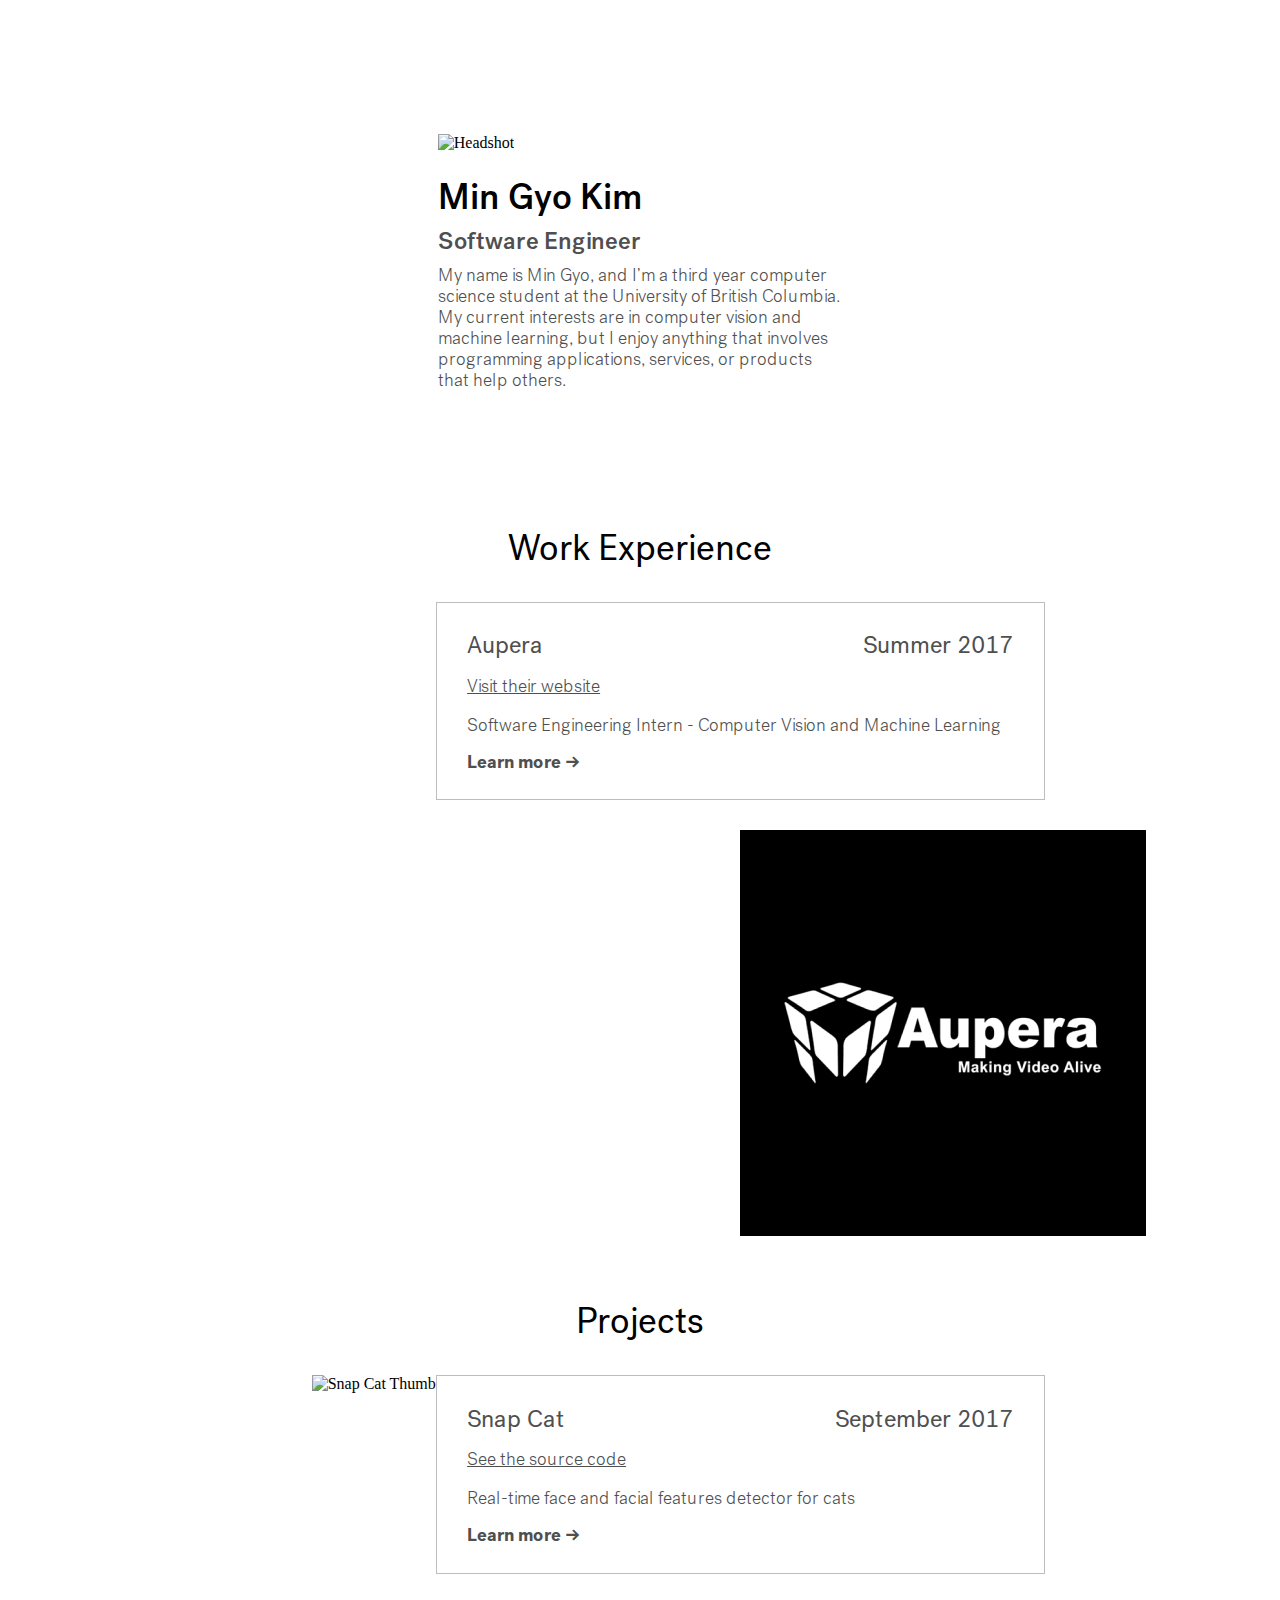
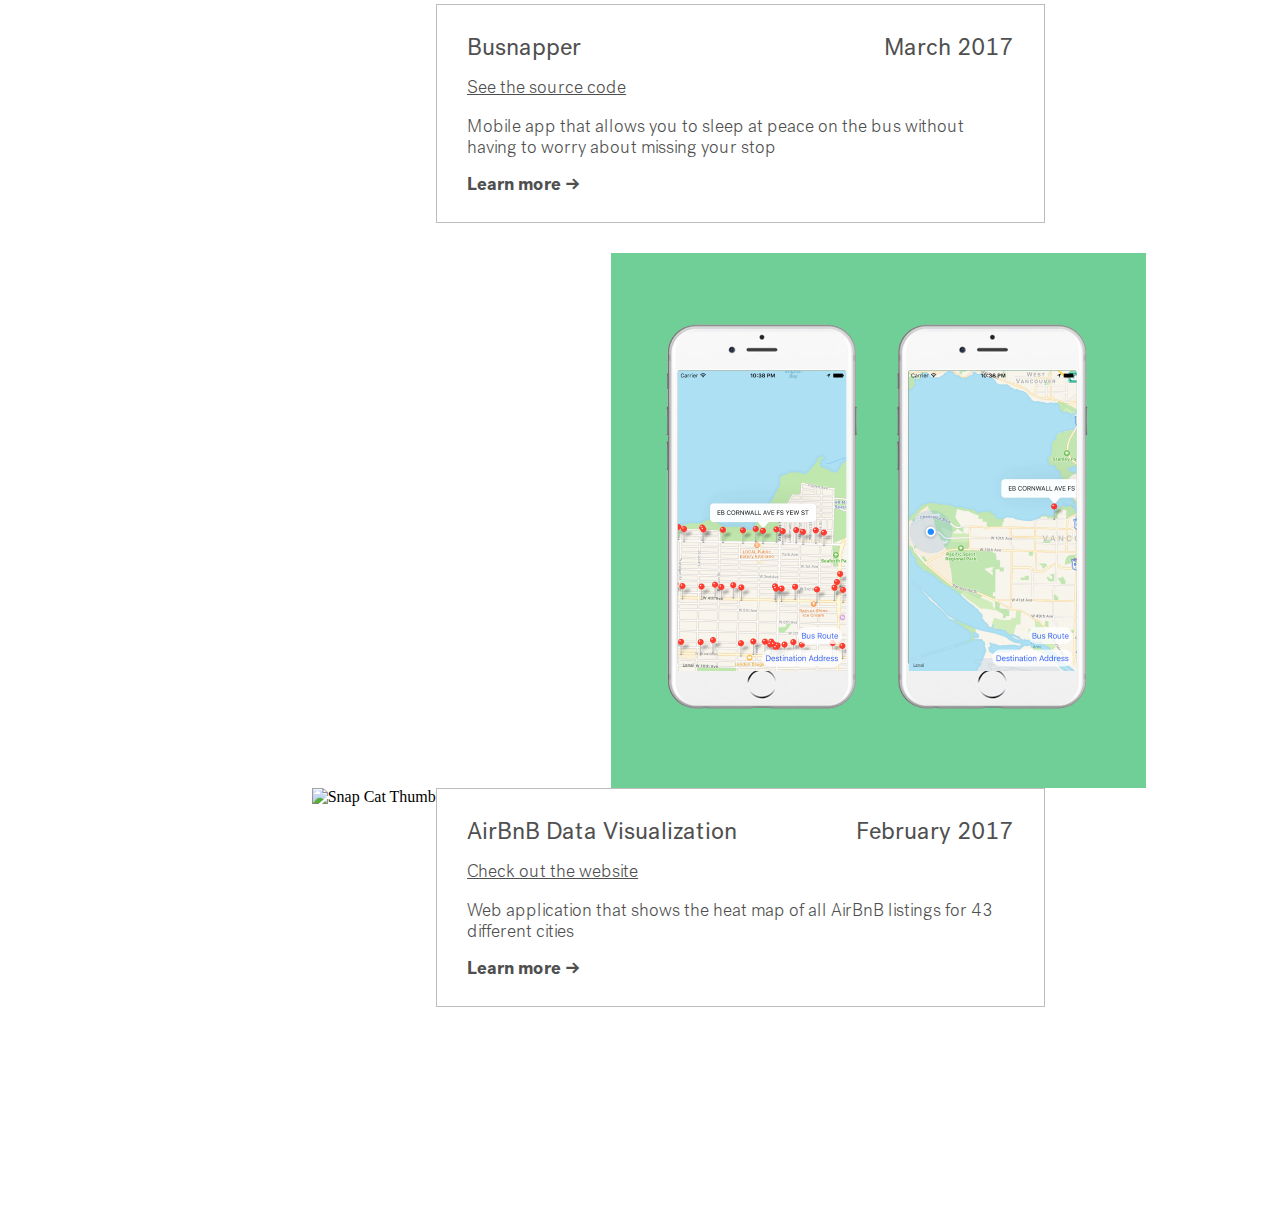
==== index.html @ c4b8a69e "fix padding inside box in mobile view" ====
<!DOCTYPE html>
<html lang="en">
<head>
	<meta charset="utf-8">
	<meta http-equiv="X-UA-Compatible" content="IE=edge">
	<meta name="viewport" content="width=device-width, initial-scale=1, maximum-scale=1, user-scalable=no">
	<meta name="description" content="I'm Min Gyo Kim, a third year undergraduate student at UBC studying Computer Science.">
	<meta property='og:title' content="Min Gyo Kim - Software Engineer"/>

	<style type="text/css">
	@font-face {
		font-family: Post Grotesk;
		src: url("font/PostGrotesk-Bold.ttf");
		font-weight: 700;
	}
	@font-face {
		font-family: Post Grotesk;
		src: url("font/PostGrotesk-Book.ttf");
		font-weight: 300;
	}
	@font-face {
		font-family: Post Grotesk;
		src: url("font/PostGrotesk-Medium.ttf");
		font-weight: 500;
	}
	@font-face {
		font-family: Post Grotesk;
		src: url("font/PostGrotesk-Light.ttf");
		font-weight: 200;
	}
	</style>

	<!-- <meta name="thumbnail" content="https://sherryyx.github.io/img/thumbnail.png">
	<meta property="og:image" content="https://sherryyx.github.io/img/thumbnail.png"> -->
	<title>Min Gyo Kim - Software Engineer</title>
	<link rel='icon' type='image/x-icon' href='favicon.ico'/>

  <!-- fonts -->
  <link rel="stylesheet" href="https://fonts.googleapis.com/css?family=Roboto">

  <link rel="stylesheet" href="css/style.css">

  <script src="https://code.jquery.com/jquery-3.2.1.slim.min.js" integrity="sha384-KJ3o2DKtIkvYIK3UENzmM7KCkRr/rE9/Qpg6aAZGJwFDMVNA/GpGFF93hXpG5KkN" crossorigin="anonymous"></script>
  <!-- <script src="https://cdnjs.cloudflare.com/ajax/libs/popper.js/1.11.0/umd/popper.min.js" integrity="sha384-b/U6ypiBEHpOf/4+1nzFpr53nxSS+GLCkfwBdFNTxtclqqenISfwAzpKaMNFNmj4" crossorigin="anonymous"></script>
  <link rel="stylesheet" href="https://maxcdn.bootstrapcdn.com/bootstrap/4.0.0-beta/css/bootstrap.min.css" integrity="sha384-/Y6pD6FV/Vv2HJnA6t+vslU6fwYXjCFtcEpHbNJ0lyAFsXTsjBbfaDjzALeQsN6M" crossorigin="anonymous">
  <script src="https://maxcdn.bootstrapcdn.com/bootstrap/4.0.0-beta/js/bootstrap.min.js" integrity="sha384-h0AbiXch4ZDo7tp9hKZ4TsHbi047NrKGLO3SEJAg45jXxnGIfYzk4Si90RDIqNm1" crossorigin="anonymous"></script> -->
</head>

<body>
  <div class="main">
    <div class="text-container">
      <div class="group group-1">
        <img src="img/headshot.jpg" class="headshot" alt="Headshot">
        <h1 class="text-line name">Min Gyo Kim</h1>
        <h3 class="text-line job-title">Software Engineer</h2>
        <p id="intro">My name is Min Gyo, and I’m a third year computer science student at the University of British Columbia. My current interests are in computer vision and machine learning, but I enjoy anything that involves programming applications, services, or products that help others.</p>
      </div>
    </div>
    <div class="group group-1">
      <div class="group group-2">
        <h2 class="text-line section-title">Work Experience</h2>
        <div class="box" id="box-aupera">
          <div class="box-content">
            <p class="box-text box-title">Aupera</p>
            <p class="box-text box-date">Summer 2017</p>
            <a class="box-text box-link" href="http://www.auperatech.com/">Visit their website</a>
            <p class="box-text box-description">Software Engineering Intern - Computer Vision and Machine Learning</p>
            <a class="box-text learn-more" href="index.html">Learn more →</a>
          </div>
        </div>
        <img src="img/aupera-logo.png" class="box-thumb" alt="Aupera Logo" id="thumb-aupera">
      </div>
      <div class="group group-2">
        <h2 class="text-line section-title">Projects</h2>
        <div class="box" id="box-snapcat">
          <div class="box-content">
            <p class="box-text box-title">Snap Cat</p>
            <p class="box-text box-date">September 2017</p>
            <a class="box-text box-link" href="https://github.com/mingyokim/CatFaceDetector">See the source code</a>
            <p class="box-text box-description">Real-time face and facial features detector for cats</p>
            <a class="box-text learn-more" href="index.html">Learn more →</a>
          </div>
        </div>
        <img src="img/nemo.jpg" class="box-thumb" alt="Snap Cat Thumb" id="thumb-snapcat">
        <div class="box" id="box-busnapper">
          <div class="box-content">
            <p class="box-text box-title">Busnapper</p>
            <p class="box-text box-date">March 2017</p>
            <a class="box-text box-link" href="https://github.com/calvinchengcc/busnapper">See the source code</a>
            <p class="box-text box-description">Mobile app that allows you to sleep at peace on the bus without having to worry about missing your stop</p>
            <a class="box-text learn-more" href="index.html">Learn more →</a>
          </div>
        </div>
        <img src="img/busnapper-thumb.png" class="box-thumb" alt="Snap Cat Thumb" id="thumb-busnapper">
        <div class="box" id="box-airbnb">
          <div class="box-content">
            <p class="box-text box-title">AirBnB Data Visualization</p>
            <p class="box-text box-date">February 2017</p>
            <a class="box-text box-link" href="http://mingyokim.herokuapp.com/airbnb">Check out the website</a>
            <p class="box-text box-description">Web application that  shows the heat map of all AirBnB listings for 43 different cities</p>
            <a class="box-text learn-more" href="index.html">Learn more →</a>
          </div>
        </div>
        <img src="img/airbnb-thumb.PNG" class="box-thumb" alt="Snap Cat Thumb" id="thumb-airbnb">
      </div>
    </div>
  </div>
  <script type="text/javascript" src="js/script.js"></script>
</body>
---- css/style.css ----
#intro
{
  margin-top: 10px;
  font-family: Post Grotesk;
  font-weight: 200;
  font-size: 18px;
  color: #4F4F4F;
  margin-bottom: 10px;
}

.main
{
  padding-left: 10%;
  padding-right: 10%;
  padding-top: 10%;
  /*padding-bottom: 5%;*/
}

.text-container
{
  padding-left: 30%;
  padding-right: 30%;
}

.headshot
{
  /*margin-top: 8px;*/
  width: 30%;
  margin-bottom: 20px;
}

h1, h2, h3, h4, h5, h6
{
  margin-top: 10px;
  margin-bottom: 10px;
}

.name
{
  /*margin-top: 10px;*/
  font-family: 'Roboto';
  font-weight: 500;
  font-size: 36px;
  /*font-size: 2em;*/
  /*margin-bottom: 10px;*/
}

.text-line
{
  margin-top: 8px;
  margin-bottom: 8px;
  font-family: Post Grotesk;
}

.job-title
{
  font-weight: 500;
  font-size: 24px;
  /*font-size: 1.75em;*/

  color: #4F4F4F;
}

.section-title
{
  font-weight: 300;
  color: black;
  font-size: 36px;
  text-align: center;
  margin-bottom: 30px;
}

.group
{
  overflow: hidden;
  height: 100%;
}

.group-1
{
  margin-bottom: 120px;
}

.group-2
{
  margin-bottom: 60px;
}

.box
{
  /*margin-top: 30px;*/
  /*margin-left: 20%;*/
  width: 60%;
  float: right;
  margin-right: 10%;
  border-style: solid;
  border-width: 1px;
  border-color: #BDBDBD;
  margin-bottom: 30px;
}

.box-thumb
{
  float: right;
  /*height: 100%;*/
}

.box-content
{
  padding-left: 5%;
  padding-right: 5%;
  padding-top: 1%;
  padding-bottom: 4%;
}

.box-text
{
  margin-bottom: 3%;
  font-family: Post Grotesk;
  color: #4F4F4F;
}

.box-title
{
  font-size: 24px;
  font-weight: 300;
  width: 60%;
  float: left;
}

.box-date
{
  font-size: 24px;
  font-weight: 300;
  width: 40%;
  float: right;
  text-align: right;
}

.box-link
{
  font-size: 18px;
  font-weight: 200;
  text-decoration-line: underline;
}

.box-description
{
  font-size: 18px;
  font-weight: 200;
}

.learn-more
{
  font-size: 18px;
  font-weight: bold;
  text-decoration-line: none;
}

@media only screen and (max-width: 768px)
{
  .text-container
  {
    padding: 0;
    padding-left: 2.5%;
    padding-right: 2.5%;
  }

  .box
  {
    width: 95%;
    float: none;
    margin: 0;
    margin-left: 2.5%;
  }

  .box-content
  {
    padding-top: 10%;
    padding-bottom: 10%;
    padding-left: 10%;
    padding-right: 10%;
  }

  .box-title
  {
    margin: 0;
    width: 100%;
    font-weight: 500;
    float: none;
  }

  .box-date
  {
    margin-top: 10px;
    font-size: 18px;
    width: 100%;
    float: none;
    text-align: left;
  }

  .box-link
  {
    display: none;
  }

  .box-description
  {
    margin-top: 10px;
  }

  .box-thumb
  {
    float: none;
    margin: 0;
    margin-left: 2.5%;
    width: 95%;
    margin-bottom: 10%;
  }

  .learn-more
  {
    text-decoration-line: underline;
  }

  .headshot
  {
    width: 45%;
  }
}
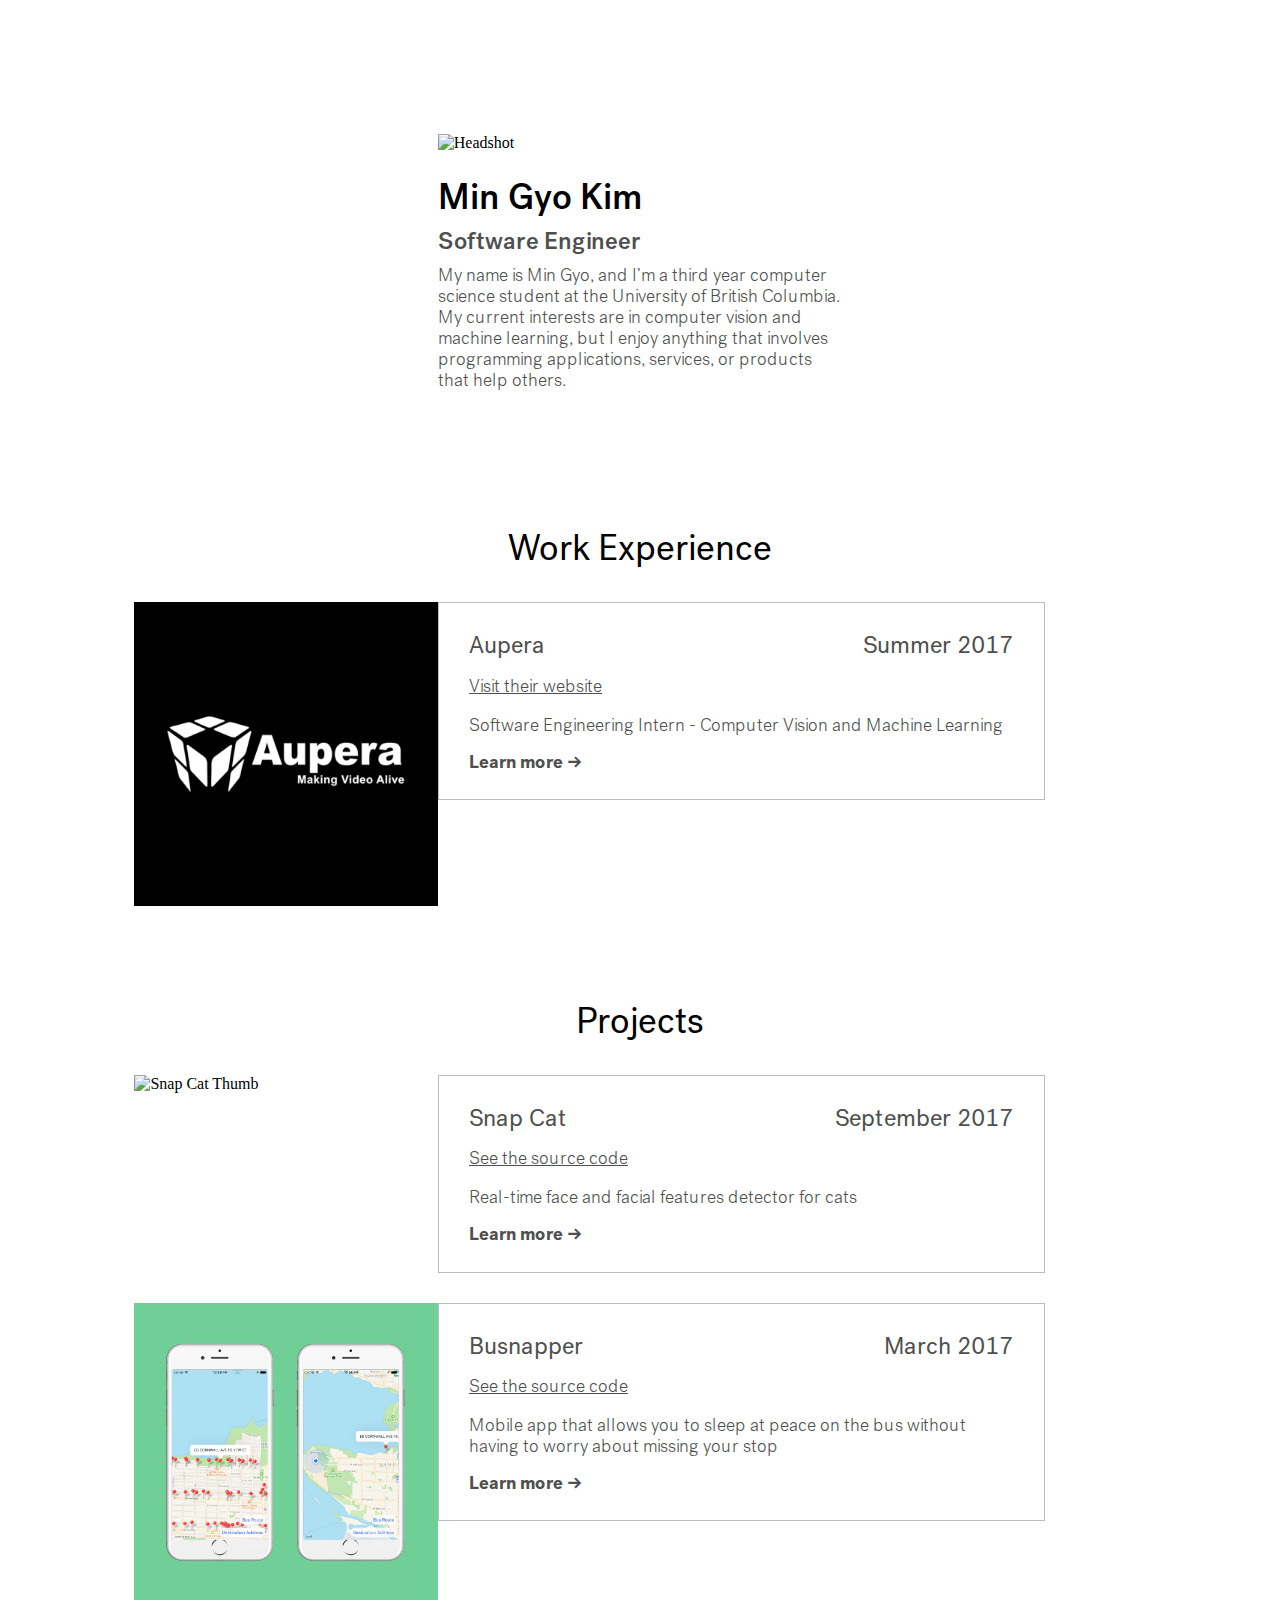
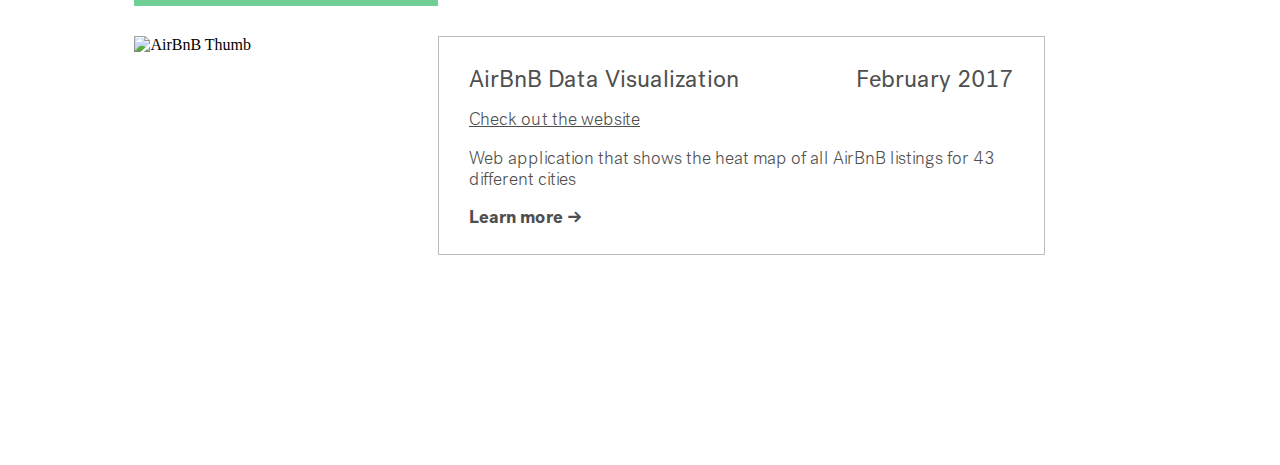
==== commit 2c75b43a: "image on top of boxes in mobile view" ====
--- a/index.html
+++ b/index.html
@@ -33,7 +33,7 @@
 	<!-- <meta name="thumbnail" content="https://sherryyx.github.io/img/thumbnail.png">
 	<meta property="og:image" content="https://sherryyx.github.io/img/thumbnail.png"> -->
 	<title>Min Gyo Kim - Software Engineer</title>
-	<link rel='icon' type='image/x-icon' href='favicon.ico'/>
+	<link rel='icon' type='image/x-icon' href='/favicon.ico?'/>
 
   <!-- fonts -->
   <link rel="stylesheet" href="https://fonts.googleapis.com/css?family=Roboto">
@@ -41,14 +41,11 @@
   <link rel="stylesheet" href="css/style.css">
 
   <script src="https://code.jquery.com/jquery-3.2.1.slim.min.js" integrity="sha384-KJ3o2DKtIkvYIK3UENzmM7KCkRr/rE9/Qpg6aAZGJwFDMVNA/GpGFF93hXpG5KkN" crossorigin="anonymous"></script>
-  <!-- <script src="https://cdnjs.cloudflare.com/ajax/libs/popper.js/1.11.0/umd/popper.min.js" integrity="sha384-b/U6ypiBEHpOf/4+1nzFpr53nxSS+GLCkfwBdFNTxtclqqenISfwAzpKaMNFNmj4" crossorigin="anonymous"></script>
-  <link rel="stylesheet" href="https://maxcdn.bootstrapcdn.com/bootstrap/4.0.0-beta/css/bootstrap.min.css" integrity="sha384-/Y6pD6FV/Vv2HJnA6t+vslU6fwYXjCFtcEpHbNJ0lyAFsXTsjBbfaDjzALeQsN6M" crossorigin="anonymous">
-  <script src="https://maxcdn.bootstrapcdn.com/bootstrap/4.0.0-beta/js/bootstrap.min.js" integrity="sha384-h0AbiXch4ZDo7tp9hKZ4TsHbi047NrKGLO3SEJAg45jXxnGIfYzk4Si90RDIqNm1" crossorigin="anonymous"></script> -->
 </head>
 
 <body>
   <div class="main">
-    <div class="text-container">
+    <div class="title-container">
       <div class="group group-1">
         <img src="img/headshot.jpg" class="headshot" alt="Headshot">
         <h1 class="text-line name">Min Gyo Kim</h1>
@@ -59,49 +56,69 @@
     <div class="group group-1">
       <div class="group group-2">
         <h2 class="text-line section-title">Work Experience</h2>
-        <div class="box" id="box-aupera">
-          <div class="box-content">
-            <p class="box-text box-title">Aupera</p>
-            <p class="box-text box-date">Summer 2017</p>
-            <a class="box-text box-link" href="http://www.auperatech.com/">Visit their website</a>
-            <p class="box-text box-description">Software Engineering Intern - Computer Vision and Machine Learning</p>
-            <a class="box-text learn-more" href="index.html">Learn more →</a>
-          </div>
-        </div>
-        <img src="img/aupera-logo.png" class="box-thumb" alt="Aupera Logo" id="thumb-aupera">
+				<div class="row">
+					<div class="box-thumb">
+						<img src="img/aupera-logo.png" width="100%" alt="Aupera Logo" id="thumb-aupera">
+					</div>
+	        <div class="box" id="box-aupera">
+	          <div class="box-content">
+	            <p class="box-text box-title">Aupera</p>
+	            <p class="box-text box-date">Summer 2017</p>
+	            <a class="box-text box-link" href="http://www.auperatech.com/">Visit their website</a>
+	            <p class="box-text box-description">Software Engineering Intern - Computer Vision and Machine Learning</p>
+	            <a class="box-text learn-more" href="aupera.html">Learn more →</a>
+	          </div>
+	        </div>
+				</div>
+        <!-- <img src="img/aupera-logo.png" class="box-thumb" alt="Aupera Logo" id="thumb-aupera"> -->
       </div>
       <div class="group group-2">
         <h2 class="text-line section-title">Projects</h2>
-        <div class="box" id="box-snapcat">
-          <div class="box-content">
-            <p class="box-text box-title">Snap Cat</p>
-            <p class="box-text box-date">September 2017</p>
-            <a class="box-text box-link" href="https://github.com/mingyokim/CatFaceDetector">See the source code</a>
-            <p class="box-text box-description">Real-time face and facial features detector for cats</p>
-            <a class="box-text learn-more" href="index.html">Learn more →</a>
-          </div>
-        </div>
-        <img src="img/nemo.jpg" class="box-thumb" alt="Snap Cat Thumb" id="thumb-snapcat">
-        <div class="box" id="box-busnapper">
-          <div class="box-content">
-            <p class="box-text box-title">Busnapper</p>
-            <p class="box-text box-date">March 2017</p>
-            <a class="box-text box-link" href="https://github.com/calvinchengcc/busnapper">See the source code</a>
-            <p class="box-text box-description">Mobile app that allows you to sleep at peace on the bus without having to worry about missing your stop</p>
-            <a class="box-text learn-more" href="index.html">Learn more →</a>
-          </div>
-        </div>
-        <img src="img/busnapper-thumb.png" class="box-thumb" alt="Snap Cat Thumb" id="thumb-busnapper">
-        <div class="box" id="box-airbnb">
-          <div class="box-content">
-            <p class="box-text box-title">AirBnB Data Visualization</p>
-            <p class="box-text box-date">February 2017</p>
-            <a class="box-text box-link" href="http://mingyokim.herokuapp.com/airbnb">Check out the website</a>
-            <p class="box-text box-description">Web application that  shows the heat map of all AirBnB listings for 43 different cities</p>
-            <a class="box-text learn-more" href="index.html">Learn more →</a>
-          </div>
-        </div>
-        <img src="img/airbnb-thumb.PNG" class="box-thumb" alt="Snap Cat Thumb" id="thumb-airbnb">
+				<div class="row">
+					<div class="box-thumb">
+						<img src="img/nemo.jpg" width="100%" alt="Snap Cat Thumb" id="thumb-snapcat">
+					</div>
+	        <div class="box" id="box-snapcat">
+	          <div class="box-content">
+	            <p class="box-text box-title">Snap Cat</p>
+	            <p class="box-text box-date">September 2017</p>
+	            <a class="box-text box-link" href="https://github.com/mingyokim/CatFaceDetector">See the source code</a>
+	            <p class="box-text box-description">Real-time face and facial features detector for cats</p>
+	            <a class="box-text learn-more" href="snapcat.html">Learn more →</a>
+	          </div>
+	        </div>
+				</div>
+        <!-- <img src="img/nemo.jpg" class="box-thumb" alt="Snap Cat Thumb" id="thumb-snapcat"> -->
+				<div class="row">
+					<div class="box-thumb">
+						<img src="img/busnapper-thumb.png" width="100%" alt="Busnapper Thumb" id="thumb-busnapper">
+					</div>
+	        <div class="box" id="box-busnapper">
+	          <div class="box-content">
+	            <p class="box-text box-title">Busnapper</p>
+	            <p class="box-text box-date">March 2017</p>
+	            <a class="box-text box-link" href="https://github.com/calvinchengcc/busnapper">See the source code</a>
+	            <p class="box-text box-description">Mobile app that allows you to sleep at peace on the bus without having to worry about missing your stop</p>
+	            <a class="box-text learn-more" href="busnapper.html">Learn more →</a>
+	          </div>
+	        </div>
+				</div>
+        <!-- <img src="img/busnapper-thumb.png" class="box-thumb" alt="Snap Cat Thumb" id="thumb-busnapper"> -->
+				<div class="row">
+					<div class="box-thumb">
+						<img src="img/airbnb-thumb.PNG" width="100%" alt="AirBnB Thumb" id="thumb-airbnb">
+					</div>
+					<div class="box" id="box-airbnb">
+	          <div class="box-content">
+	            <p class="box-text box-title">AirBnB Data Visualization</p>
+	            <p class="box-text box-date">February 2017</p>
+	            <a class="box-text box-link" href="http://mingyokim.herokuapp.com/airbnb">Check out the website</a>
+	            <p class="box-text box-description">Web application that  shows the heat map of all AirBnB listings for 43 different cities</p>
+	            <a class="box-text learn-more" href="airbnb.html">Learn more →</a>
+	          </div>
+	        </div>
+				</div>
+        <!-- <img src="img/airbnb-thumb.PNG" class="box-thumb" alt="Snap Cat Thumb" id="thumb-airbnb"> -->
       </div>
     </div>
   </div>
--- a/css/style.css
+++ b/css/style.css
@@ -6,6 +6,17 @@
   font-size: 18px;
   color: #4F4F4F;
   margin-bottom: 10px;
+}
+
+.paragraph
+{
+  margin:0;
+  padding-top: 10px;
+  font-family: Post Grotesk;
+  font-weight: 200;
+  font-size: 18px;
+  color: #4F4F4F;
+  padding-bottom: 10px;
 }
 
 .main
@@ -16,7 +27,7 @@
   /*padding-bottom: 5%;*/
 }
 
-.text-container
+.title-container
 {
   padding-left: 30%;
   padding-right: 30%;
@@ -86,23 +97,38 @@
   margin-bottom: 60px;
 }
 
+.row
+{
+  margin-bottom: 30px;
+  height: 100%;
+  overflow: hidden;
+}
+
 .box
 {
-  /*margin-top: 30px;*/
-  /*margin-left: 20%;*/
   width: 60%;
   float: right;
+  margin: 0;
   margin-right: 10%;
+  box-sizing: border-box;
   border-style: solid;
   border-width: 1px;
   border-color: #BDBDBD;
-  margin-bottom: 30px;
 }
 
 .box-thumb
 {
+  float: left;
+  width: 30%;
+  /*margin-left: 10%;
+  width: 20%;*/
+}
+
+.box-thumb img
+{
   float: right;
-  /*height: 100%;*/
+  /*height: 100%;
+  overflow: hidden;*/
 }
 
 .box-content
@@ -157,13 +183,222 @@
   text-decoration-line: none;
 }
 
+.nav
+{
+  width: 80%;
+  margin-left: 10%;
+  margin-right: 10%;
+  /*margin-top: 10%;*/
+  margin-bottom: 5%;
+  overflow: hidden;
+  height: 100%;
+}
+
+.nav-line
+{
+  display: block;
+  float: left;
+  width: 100%;
+  margin: 0;
+  border: 0.5px solid #BDBDBD;
+}
+
+.nav-name
+{
+  width: 47.5%;
+  margin: 0;
+  padding-left: 2.5%;
+  padding-bottom: 1.5%;
+  font-family: Roboto;
+  font-weight: 500;
+  font-size: 24px;
+  color: #4F4F4F;
+  float: left;
+}
+
+.nav-home
+{
+  width: 47.5%;
+  margin: 0;
+  padding-right: 2.5%;
+  padding-bottom: 1.5%;
+  font-family: Post Grotesk;
+  font-weight: 200;
+  font-size: 24px;
+  text-align: right;
+  float: right;
+  color: #4F4F4F;
+  text-decoration-line: none;
+}
+
+.project-thumb
+{
+  margin-left: 25%;
+  width: 50%;
+  margin-right: 25%;
+  margin-bottom: 20px;
+}
+
+.project-banner
+{
+  width: 90%;
+  margin-left: 5%;
+  margin-right: 5%;
+  margin-bottom: 20px;
+}
+
+.project-title
+{
+  margin-top: 5%;
+  font-weight: 500;
+  font-size: 36px;
+  text-align: center;
+  color: #4F4F4F;
+}
+
+.project-date
+{
+  margin-top: 2.5%;
+  font-weight: 200;
+  font-size: 24px;
+  text-align: center;
+  color: #4F4F4F;
+}
+
+.text-container
+{
+  padding-left: 20%;
+  padding-right: 20%;
+}
+
+.bullet
+{
+  margin: 0;
+  margin-left: 10%;
+}
+
+ul
+{
+  padding-top: 10px;
+  padding-bottom: 10px;
+}
+
+li
+{
+  padding-left: 3.5%;
+  margin:0;
+  padding-top: 5px;
+  font-family: Post Grotesk;
+  font-weight: 200;
+  font-size: 18px;
+  color: #4F4F4F;
+  padding-bottom: 5px;
+}
+
+.videowrapper {
+    width: 100%;
+    position: relative;
+    padding-bottom: 56.25%;
+    padding-top: 25px;
+    height: 0;
+}
+.videowrapper iframe {
+    position: absolute;
+    top: 0;
+    left: 0;
+    width: 100%;
+    height: 100%;
+}
+
+.project-section
+{
+  font-family: Post Grotesk;
+  font-size: 30px;
+  font-weight: 200;
+  color: #4F4F4F;
+}
+
+.project-sub-section
+{
+  margin-top: 30px;
+  font-family: Post Grotesk;
+  font-size: 18px;
+  font-weight: 500;
+  color: #4F4F4F;
+}
+
+.source
+{
+  font-family: Post Grotesk;
+  font-size: 12px;
+  font-weight: 200;
+  color: black;
+  margin-left: 2.5%;
+  text-decoration-line: none;
+}
+
+#overfitting
+{
+  width: 45%;
+  margin: 2.5%;
+  margin-bottom: 0.5%;
+}
+
+.paragraph-link
+{
+  color: black;
+}
+
+.mobile-screen-1
+{
+  width: 50%;
+  margin-top: 10%;
+  margin-bottom: 10%;
+  margin-left: 25%;
+  margin-right: 25%;
+}
+
+.mobile-screen-2
+{
+  width: 45%;
+  margin-top: 10%;
+  margin-bottom: 10%;
+  margin-left: 2.5%;
+  margin-right: 2.5%;
+  float: left;
+}
+
+.img-2
+{
+  width: 45%;
+  margin-top: 2.5%;
+  margin-bottom: 2.5%;
+  margin-left: 2.5%;
+  margin-right: 2.5%;
+  float: left;
+}
+
+.img-tag
+{
+  width: 100%;
+  font-family: Post Grotesk;
+  font-weight: 200;
+  font-size: 18px;
+  color: #4F4F4F;
+}
+
 @media only screen and (max-width: 768px)
 {
-  .text-container
+  .title-container
   {
     padding: 0;
     padding-left: 2.5%;
     padding-right: 2.5%;
+  }
+
+  .box-thumb img
+  {
+    float: none;
   }
 
   .box
@@ -172,6 +407,7 @@
     float: none;
     margin: 0;
     margin-left: 2.5%;
+    /*margin-right: 2.5%;*/
   }
 
   .box-content
@@ -215,7 +451,7 @@
     margin: 0;
     margin-left: 2.5%;
     width: 95%;
-    margin-bottom: 10%;
+    /*margin-bottom: 10%;*/
   }
 
   .learn-more
@@ -227,4 +463,59 @@
   {
     width: 45%;
   }
-}
+
+  .text-container
+  {
+    padding: 0;
+  }
+
+  .bullet
+  {
+    margin-left: 0;
+  }
+
+  .nav
+  {
+    width: 100%;
+    margin: 0;
+    margin-bottom: 15%;
+    /*margin-left: 5%;
+    margin-right: 5%;*/
+  }
+
+  .nav-name
+  {
+    font-size: 18px;
+  }
+
+  .nav-home
+  {
+    font-size: 18px;
+  }
+
+  #overfitting
+  {
+    width: 80%;
+    margin-left: 10%;
+  }
+
+  .img-2
+  {
+    width: 100%;
+    margin: 0;
+    margin-top: 2.5%;
+    margin-bottom: 2.5%;
+  }
+
+  .project-banner
+  {
+    width: 140%;
+    margin-left: -20%;
+    margin-right: 0;
+  }
+
+  .box-thumb img
+  {
+    vertical-align: bottom;
+  }
+}
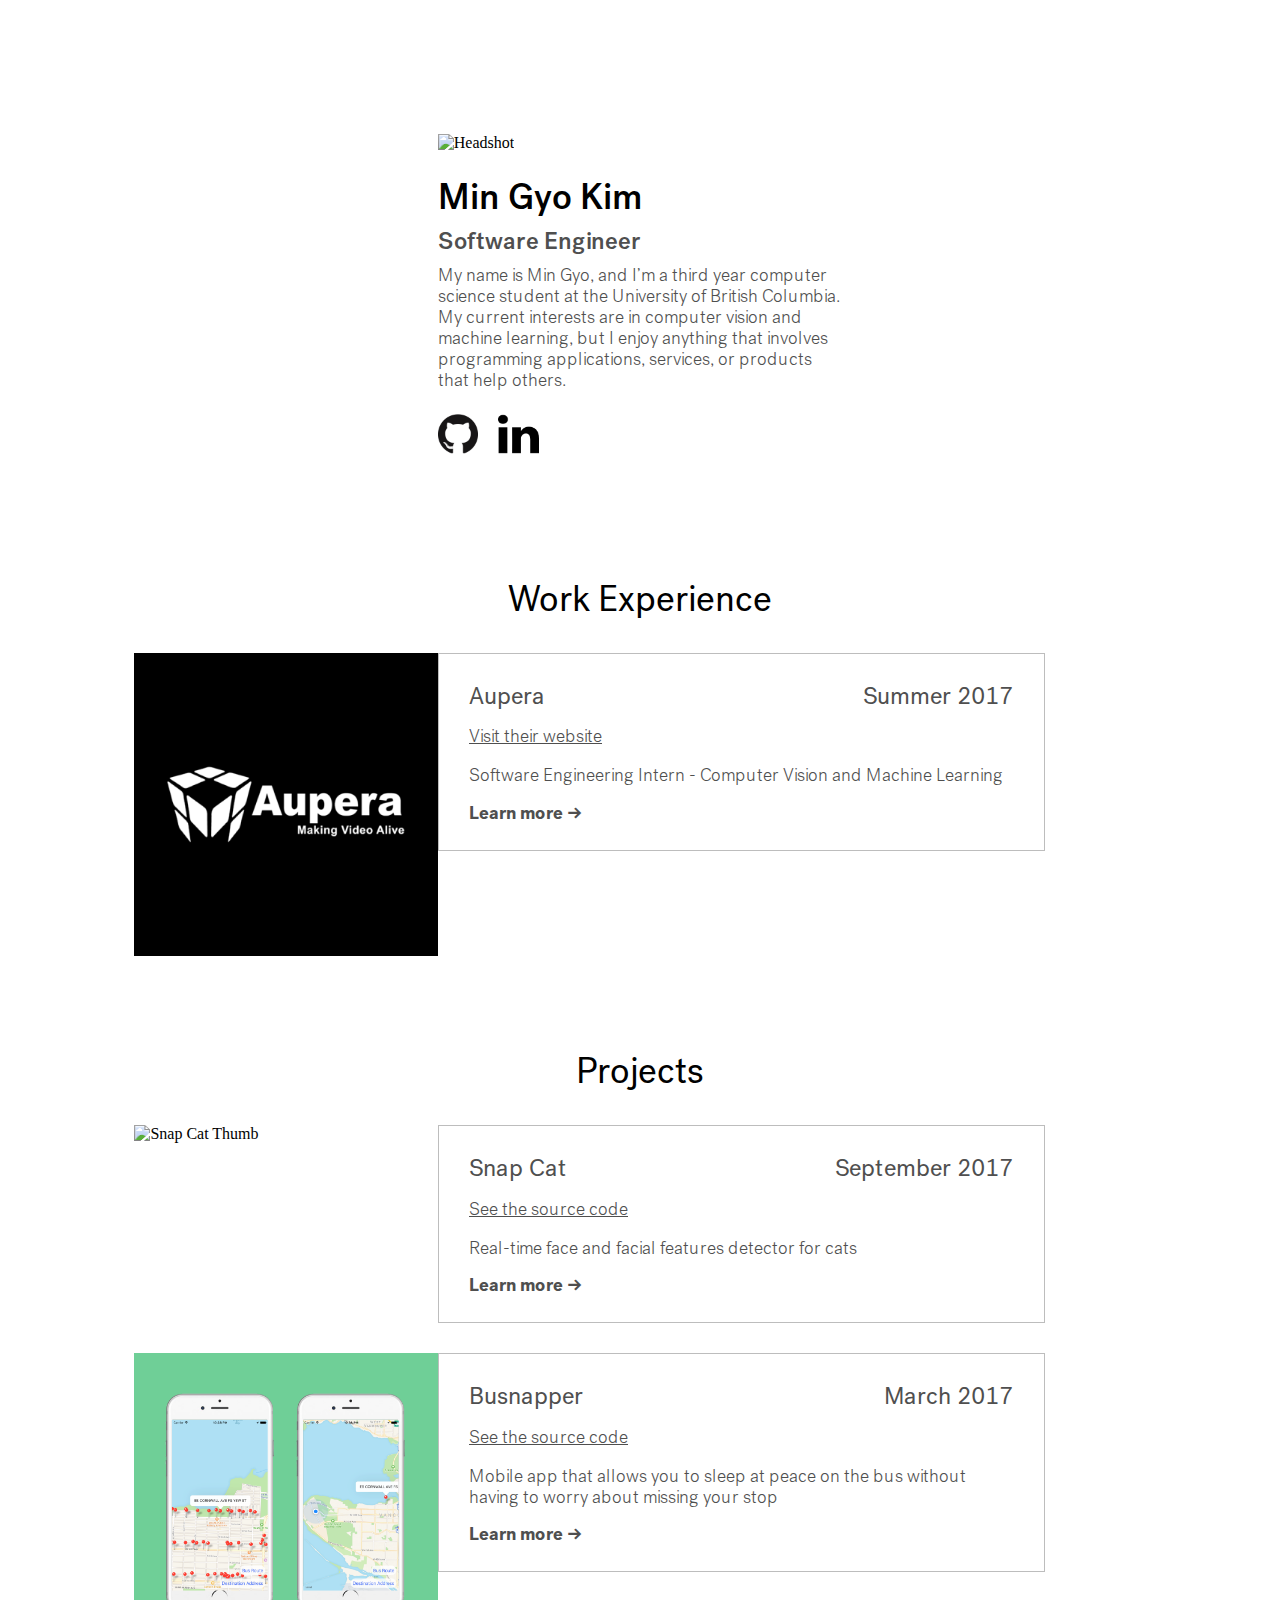
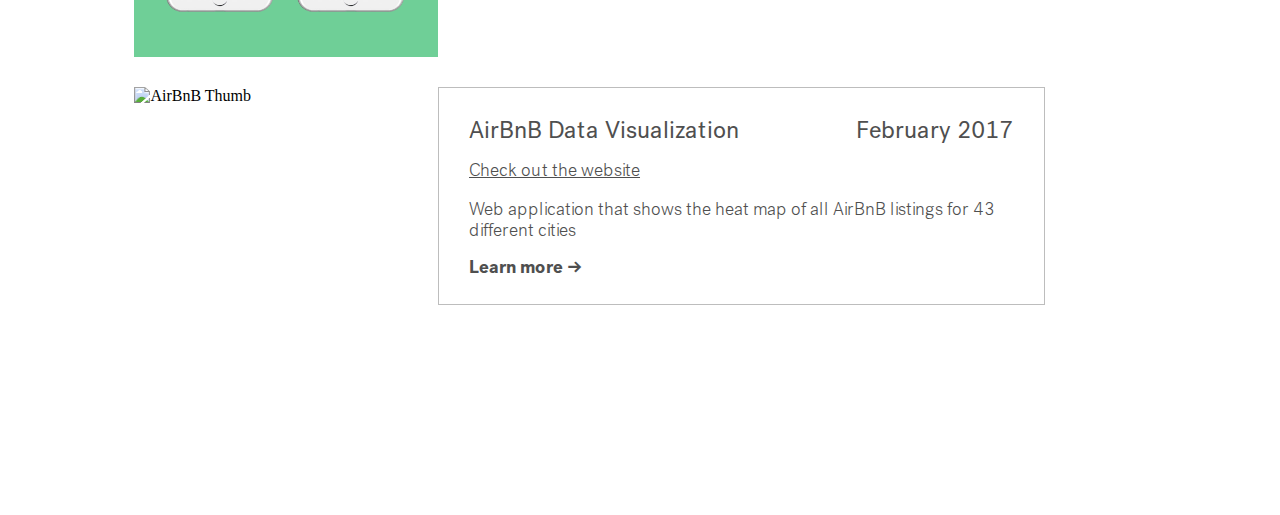
==== commit 44412fc2: "add github and linked links" ====
--- a/index.html
+++ b/index.html
@@ -6,6 +6,12 @@
 	<meta name="viewport" content="width=device-width, initial-scale=1, maximum-scale=1, user-scalable=no">
 	<meta name="description" content="I'm Min Gyo Kim, a third year undergraduate student at UBC studying Computer Science.">
 	<meta property='og:title' content="Min Gyo Kim - Software Engineer"/>
+
+	<link rel="stylesheet" href="css/animate.css">
+	<script src="js/wow.min.js"></script>
+	<script>
+    new WOW().init();
+  </script>
 
 	<style type="text/css">
 	@font-face {
@@ -39,6 +45,7 @@
   <link rel="stylesheet" href="https://fonts.googleapis.com/css?family=Roboto">
 
   <link rel="stylesheet" href="css/style.css">
+	<!-- <link rel="stylesheet" href="https://cdnjs.cloudflare.com/ajax/libs/animate.css/3.5.2/animate.min.css"> -->
 
   <script src="https://code.jquery.com/jquery-3.2.1.slim.min.js" integrity="sha384-KJ3o2DKtIkvYIK3UENzmM7KCkRr/rE9/Qpg6aAZGJwFDMVNA/GpGFF93hXpG5KkN" crossorigin="anonymous"></script>
 </head>
@@ -46,17 +53,21 @@
 <body>
   <div class="main">
     <div class="title-container">
-      <div class="group group-1">
+      <div class="group group-1 wow fadeIn" data-wow-duration="3s">
         <img src="img/headshot.jpg" class="headshot" alt="Headshot">
         <h1 class="text-line name">Min Gyo Kim</h1>
         <h3 class="text-line job-title">Software Engineer</h2>
         <p id="intro">My name is Min Gyo, and I’m a third year computer science student at the University of British Columbia. My current interests are in computer vision and machine learning, but I enjoy anything that involves programming applications, services, or products that help others.</p>
-      </div>
+				<div style="display: block; width: 100%; height: 100%; overflow: hidden;">
+					<a class="text-line" href="https://github.com/mingyokim/"><img src="img/github-big.png" class="social-icon-2"></a>
+					<a class="text-line" href="https://www.linkedin.com/in/mingyokim/"><img src="img/linkedin.png" class="social-icon-2"></a>
+				</div>
+			</div>
     </div>
     <div class="group group-1">
       <div class="group group-2">
         <h2 class="text-line section-title">Work Experience</h2>
-				<div class="row">
+				<div class="row wow fadeInUp">
 					<div class="box-thumb">
 						<img src="img/aupera-logo.png" width="100%" alt="Aupera Logo" id="thumb-aupera">
 					</div>
@@ -74,7 +85,7 @@
       </div>
       <div class="group group-2">
         <h2 class="text-line section-title">Projects</h2>
-				<div class="row">
+				<div class="row wow fadeInUp">
 					<div class="box-thumb">
 						<img src="img/nemo.jpg" width="100%" alt="Snap Cat Thumb" id="thumb-snapcat">
 					</div>
@@ -89,7 +100,7 @@
 	        </div>
 				</div>
         <!-- <img src="img/nemo.jpg" class="box-thumb" alt="Snap Cat Thumb" id="thumb-snapcat"> -->
-				<div class="row">
+				<div class="row wow fadeInUp">
 					<div class="box-thumb">
 						<img src="img/busnapper-thumb.png" width="100%" alt="Busnapper Thumb" id="thumb-busnapper">
 					</div>
@@ -104,7 +115,7 @@
 	        </div>
 				</div>
         <!-- <img src="img/busnapper-thumb.png" class="box-thumb" alt="Snap Cat Thumb" id="thumb-busnapper"> -->
-				<div class="row">
+				<div class="row wow fadeInUp">
 					<div class="box-thumb">
 						<img src="img/airbnb-thumb.PNG" width="100%" alt="AirBnB Thumb" id="thumb-airbnb">
 					</div>
--- a/css/style.css
+++ b/css/style.css
@@ -24,7 +24,6 @@
   padding-left: 10%;
   padding-right: 10%;
   padding-top: 10%;
-  /*padding-bottom: 5%;*/
 }
 
 .title-container
@@ -35,7 +34,6 @@
 
 .headshot
 {
-  /*margin-top: 8px;*/
   width: 30%;
   margin-bottom: 20px;
 }
@@ -62,6 +60,8 @@
   margin-bottom: 8px;
   font-family: Post Grotesk;
 }
+
+
 
 .job-title
 {
@@ -114,21 +114,18 @@
   border-style: solid;
   border-width: 1px;
   border-color: #BDBDBD;
+  height: 100%;
 }
 
 .box-thumb
 {
   float: left;
   width: 30%;
-  /*margin-left: 10%;
-  width: 20%;*/
 }
 
 .box-thumb img
 {
   float: right;
-  /*height: 100%;
-  overflow: hidden;*/
 }
 
 .box-content
@@ -168,6 +165,10 @@
   font-size: 18px;
   font-weight: 200;
   text-decoration-line: underline;
+  display: block;
+  height: 100%;
+  width: 100%;
+  overflow: hidden;
 }
 
 .box-description
@@ -247,6 +248,54 @@
   margin-bottom: 20px;
 }
 
+.github-icon
+{
+  margin-top: 2.5%;
+  width: 10%;
+  margin-left: 45%;
+  margin-right: 45%;
+}
+
+.github-icon img
+{
+  width: inherit;
+}
+
+.github-icon-2
+{
+  margin-top: 2.5%;
+  width: 10%;
+  margin-left: 35%;
+  margin-right: 5%;
+  float: left;
+}
+
+.website-icon
+{
+  margin-top: 2.5%;
+  width: 10%;
+  margin-left: 45%;
+  margin-right: 45%;
+}
+
+.website-icon-2
+{
+  margin-top: 2.5%;
+  width: 10%;
+  margin-left: 5%;
+  margin-right: 35%;
+  float: left;
+}
+
+.social-icon-2
+{
+  margin-top: 2.5%;
+  width: 10%;
+  margin-right: 5%;
+  float: left;
+}
+
+
 .project-title
 {
   margin-top: 5%;
@@ -387,6 +436,12 @@
   color: #4F4F4F;
 }
 
+.animate-3
+{
+  -moz-animation-duration: 3s;
+  -webkit-animation-duration: 3s;
+}
+
 @media only screen and (max-width: 768px)
 {
   .title-container
@@ -518,4 +573,10 @@
   {
     vertical-align: bottom;
   }
-}
+
+  .social-icon-2
+  {
+    width: 15%;
+    margin-right: 7.5%;
+  }
+}
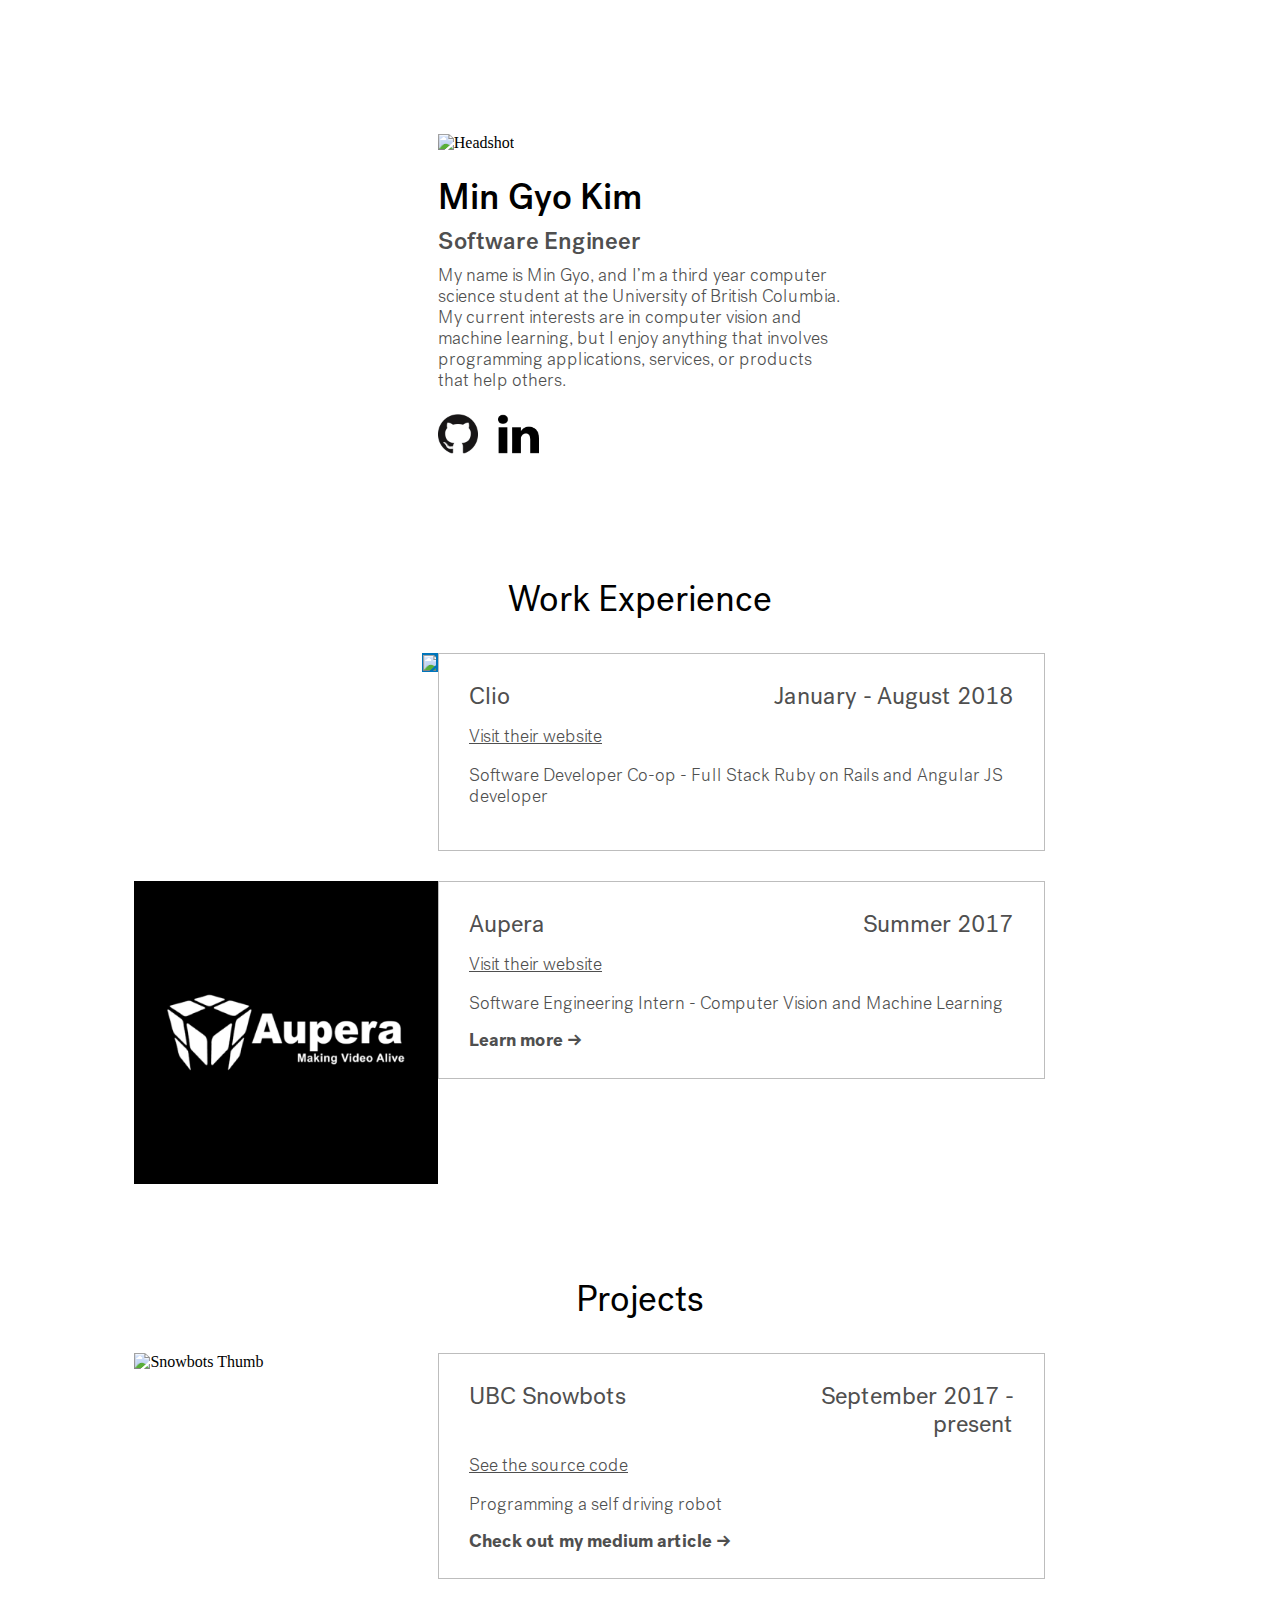
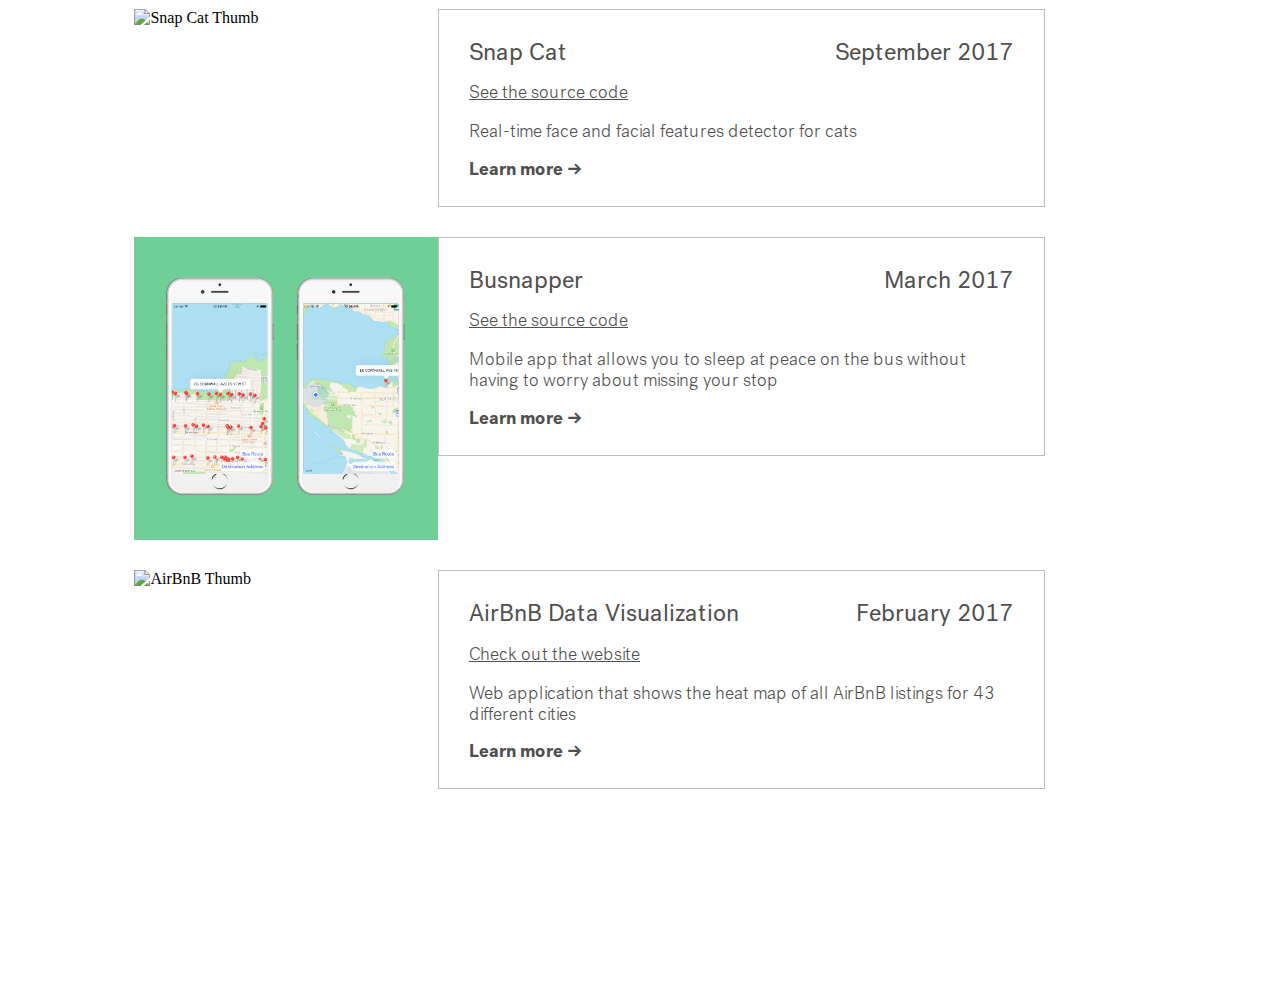
==== commit 1239d7a0: "add clio work experience" ====
--- a/index.html
+++ b/index.html
@@ -36,8 +36,6 @@
 	}
 	</style>
 
-	<!-- <meta name="thumbnail" content="https://sherryyx.github.io/img/thumbnail.png">
-	<meta property="og:image" content="https://sherryyx.github.io/img/thumbnail.png"> -->
 	<title>Min Gyo Kim - Software Engineer</title>
 	<link rel='icon' type='image/x-icon' href='/favicon.ico?'/>
 
@@ -45,7 +43,6 @@
   <link rel="stylesheet" href="https://fonts.googleapis.com/css?family=Roboto">
 
   <link rel="stylesheet" href="css/style.css">
-	<!-- <link rel="stylesheet" href="https://cdnjs.cloudflare.com/ajax/libs/animate.css/3.5.2/animate.min.css"> -->
 
   <script src="https://code.jquery.com/jquery-3.2.1.slim.min.js" integrity="sha384-KJ3o2DKtIkvYIK3UENzmM7KCkRr/rE9/Qpg6aAZGJwFDMVNA/GpGFF93hXpG5KkN" crossorigin="anonymous"></script>
 </head>
@@ -63,10 +60,28 @@
 					<a class="text-line" href="https://www.linkedin.com/in/mingyokim/"><img src="img/linkedin.png" class="social-icon-2"></a>
 				</div>
 			</div>
-    </div>
+		</div>
+		<!-- WORK EXPERIENCE -->
     <div class="group group-1">
       <div class="group group-2">
-        <h2 class="text-line section-title">Work Experience</h2>
+				<h2 class="text-line section-title">Work Experience</h2>
+				<!-- CLIO -->
+				<div class="row wow fadeInUp">
+					<div class="box-thumb">
+						<div id="thumb-clio">
+							<img src="https://www.clio.com/wp-content/uploads/2017/06/logo-clio-white.png" id="img-clio">
+						</div>
+					</div>
+	        <div class="box" id="box-clio">
+	          <div class="box-content">
+	            <p class="box-text box-title">Clio</p>
+	            <p class="box-text box-date">January - August 2018</p>
+	            <a target="_blank" class="box-text box-link" href="https://www.clio.com/home/">Visit their website</a>
+	            <p class="box-text box-description">Software Developer Co-op - Full Stack Ruby on Rails and Angular JS developer</p>
+	          </div>
+	        </div>
+				</div>
+				<!-- AUPERA -->
 				<div class="row wow fadeInUp">
 					<div class="box-thumb">
 						<img src="img/aupera-logo.png" width="100%" alt="Aupera Logo" id="thumb-aupera">
@@ -75,16 +90,32 @@
 	          <div class="box-content">
 	            <p class="box-text box-title">Aupera</p>
 	            <p class="box-text box-date">Summer 2017</p>
-	            <a class="box-text box-link" href="http://www.auperatech.com/">Visit their website</a>
+	            <a target="_blank" class="box-text box-link" href="http://www.auperatech.com/">Visit their website</a>
 	            <p class="box-text box-description">Software Engineering Intern - Computer Vision and Machine Learning</p>
 	            <a class="box-text learn-more" href="aupera.html">Learn more →</a>
 	          </div>
 	        </div>
 				</div>
-        <!-- <img src="img/aupera-logo.png" class="box-thumb" alt="Aupera Logo" id="thumb-aupera"> -->
-      </div>
+			</div>
+			<!-- PROJECTS -->
       <div class="group group-2">
-        <h2 class="text-line section-title">Projects</h2>
+				<h2 class="text-line section-title">Projects</h2>
+				<!-- SNOWBOTS -->
+				<div class="row wow fadeInUp">
+					<div class="box-thumb">
+						<img src="https://cdn-images-1.medium.com/max/1600/1*g3QCBndW4itqF_WDsgIlug@2x.jpeg" width="100%" alt="Snowbots Thumb" id="thumb-snowbots">
+					</div>
+	        <div class="box" id="box-snowbots">
+	          <div class="box-content">
+	            <p class="box-text box-title">UBC Snowbots</p>
+	            <p class="box-text box-date">September 2017 - present</p>
+	            <a target="_blank" class="box-text box-link" href="https://github.com/UBC-Snowbots/Snowflake">See the source code</a>
+	            <p class="box-text box-description">Programming a self driving robot</p>
+	            <a target="_blank" class="box-text learn-more" href="https://medium.com/@mingyokim/programming-a-self-driving-robot-f796ab913196">Check out my medium article →</a>
+	          </div>
+	        </div>
+				</div>
+				<!-- SNAP CAT -->
 				<div class="row wow fadeInUp">
 					<div class="box-thumb">
 						<img src="img/nemo.jpg" width="100%" alt="Snap Cat Thumb" id="thumb-snapcat">
@@ -93,13 +124,13 @@
 	          <div class="box-content">
 	            <p class="box-text box-title">Snap Cat</p>
 	            <p class="box-text box-date">September 2017</p>
-	            <a class="box-text box-link" href="https://github.com/mingyokim/CatFaceDetector">See the source code</a>
+	            <a target="_blank" class="box-text box-link" href="https://github.com/mingyokim/CatFaceDetector">See the source code</a>
 	            <p class="box-text box-description">Real-time face and facial features detector for cats</p>
 	            <a class="box-text learn-more" href="snapcat.html">Learn more →</a>
 	          </div>
 	        </div>
 				</div>
-        <!-- <img src="img/nemo.jpg" class="box-thumb" alt="Snap Cat Thumb" id="thumb-snapcat"> -->
+				<!-- BUSNAPPER -->
 				<div class="row wow fadeInUp">
 					<div class="box-thumb">
 						<img src="img/busnapper-thumb.png" width="100%" alt="Busnapper Thumb" id="thumb-busnapper">
@@ -108,13 +139,13 @@
 	          <div class="box-content">
 	            <p class="box-text box-title">Busnapper</p>
 	            <p class="box-text box-date">March 2017</p>
-	            <a class="box-text box-link" href="https://github.com/calvinchengcc/busnapper">See the source code</a>
+	            <a target="_blank" class="box-text box-link" href="https://github.com/calvinchengcc/busnapper">See the source code</a>
 	            <p class="box-text box-description">Mobile app that allows you to sleep at peace on the bus without having to worry about missing your stop</p>
 	            <a class="box-text learn-more" href="busnapper.html">Learn more →</a>
 	          </div>
 	        </div>
 				</div>
-        <!-- <img src="img/busnapper-thumb.png" class="box-thumb" alt="Snap Cat Thumb" id="thumb-busnapper"> -->
+				<!-- AIRBNB VIZ -->
 				<div class="row wow fadeInUp">
 					<div class="box-thumb">
 						<img src="img/airbnb-thumb.PNG" width="100%" alt="AirBnB Thumb" id="thumb-airbnb">
@@ -123,13 +154,12 @@
 	          <div class="box-content">
 	            <p class="box-text box-title">AirBnB Data Visualization</p>
 	            <p class="box-text box-date">February 2017</p>
-	            <a class="box-text box-link" href="http://mingyokim.herokuapp.com/airbnb">Check out the website</a>
+	            <a target="_blank" class="box-text box-link" href="http://mingyokim.herokuapp.com/airbnb">Check out the website</a>
 	            <p class="box-text box-description">Web application that  shows the heat map of all AirBnB listings for 43 different cities</p>
 	            <a class="box-text learn-more" href="airbnb.html">Learn more →</a>
 	          </div>
 	        </div>
 				</div>
-        <!-- <img src="img/airbnb-thumb.PNG" class="box-thumb" alt="Snap Cat Thumb" id="thumb-airbnb"> -->
       </div>
     </div>
   </div>
--- a/css/style.css
+++ b/css/style.css
@@ -17,6 +17,26 @@
   font-size: 18px;
   color: #4F4F4F;
   padding-bottom: 10px;
+}
+
+#thumb-snowbots {
+  object-fit: contain;
+  object-position: right;
+}
+
+#img-clio {
+  margin: 0;
+  object-fit: contain;
+  object-position: right;
+  width: 80%;
+  background-color: #0075bb;
+  padding: 10%;
+}
+
+#thumb-clio {
+  float: right;
+  display: flex;
+  justify-content: center;
 }
 
 .main
@@ -147,7 +167,7 @@
 {
   font-size: 24px;
   font-weight: 300;
-  width: 60%;
+  width: 50%;
   float: left;
 }
 
@@ -155,7 +175,7 @@
 {
   font-size: 24px;
   font-weight: 300;
-  width: 40%;
+  width: 50%;
   float: right;
   text-align: right;
 }
@@ -456,6 +476,10 @@
     float: none;
   }
 
+  #thumb-clio {
+    float: none;
+  }
+
   .box
   {
     width: 95%;
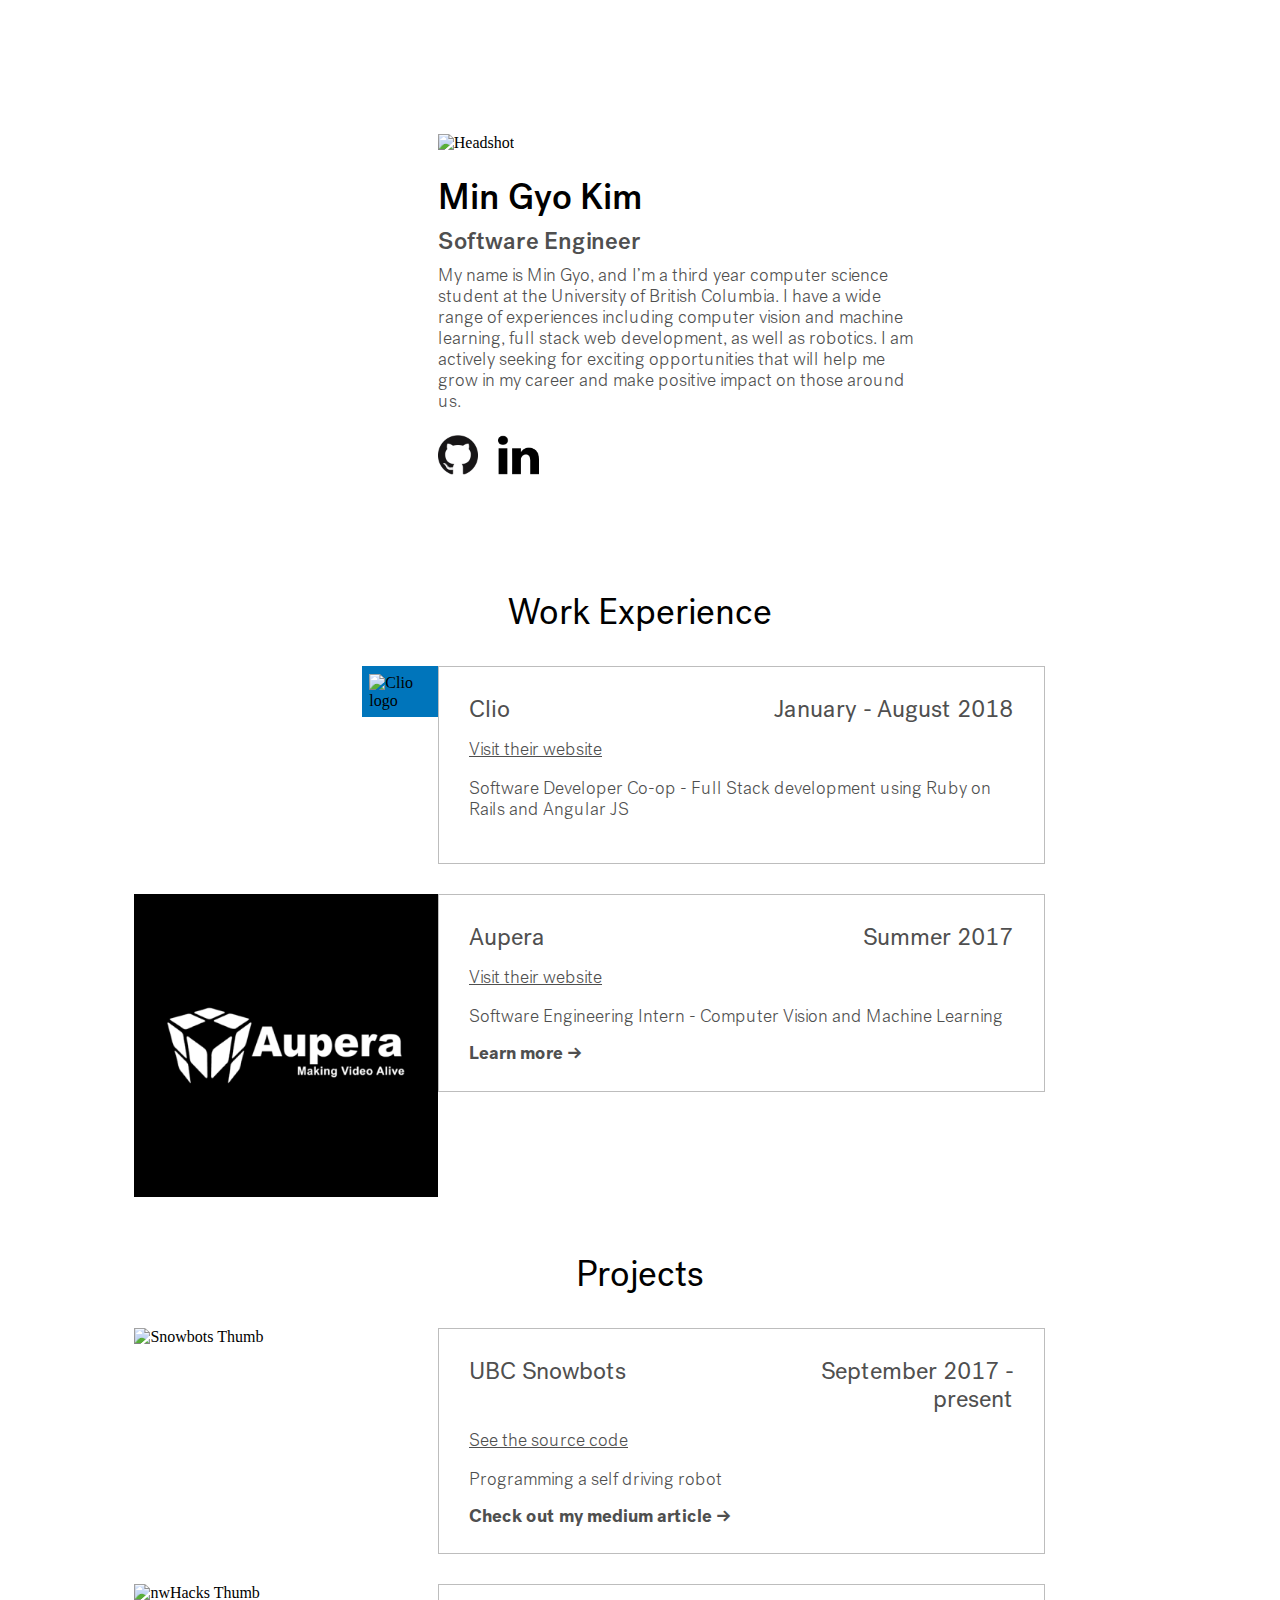
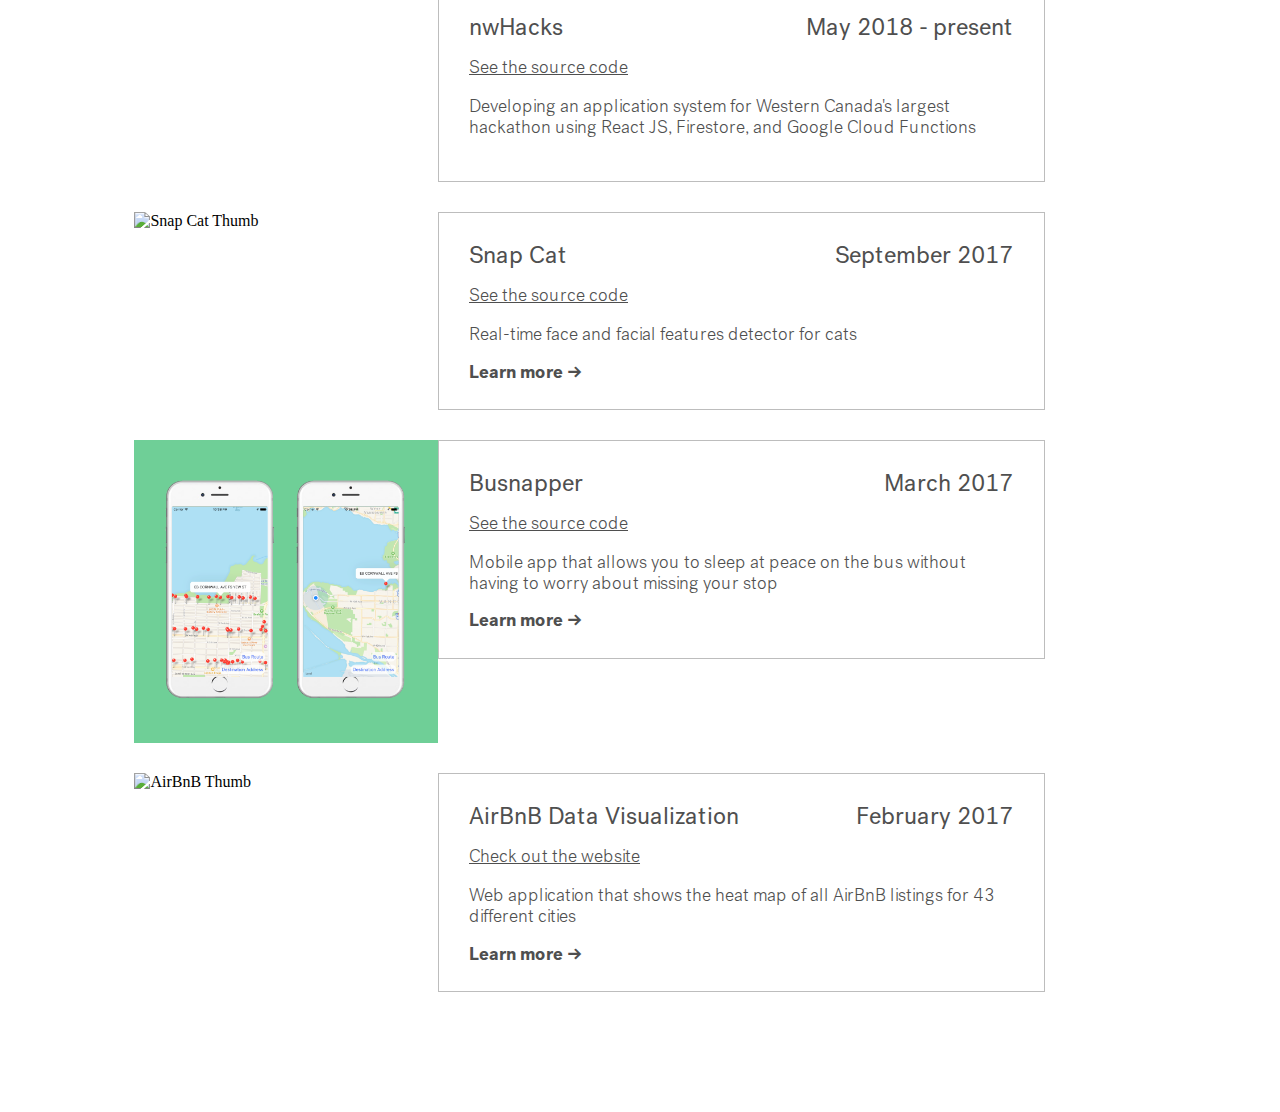
==== commit 950dfb98: "update intro" ====
--- a/index.html
+++ b/index.html
@@ -54,7 +54,7 @@
         <img src="img/headshot.jpg" class="headshot" alt="Headshot">
         <h1 class="text-line name">Min Gyo Kim</h1>
         <h3 class="text-line job-title">Software Engineer</h2>
-        <p id="intro">My name is Min Gyo, and I’m a third year computer science student at the University of British Columbia. My current interests are in computer vision and machine learning, but I enjoy anything that involves programming applications, services, or products that help others.</p>
+        <p id="intro">My name is Min Gyo, and I’m a third year computer science student at the University of British Columbia. I have a wide range of experiences including computer vision and machine learning, full stack web development, as well as robotics. I am actively seeking for exciting opportunities that will help me grow in my career and make positive impact on those around us.</p>
 				<div style="display: block; width: 100%; height: 100%; overflow: hidden;">
 					<a class="text-line" href="https://github.com/mingyokim/"><img src="img/github-big.png" class="social-icon-2"></a>
 					<a class="text-line" href="https://www.linkedin.com/in/mingyokim/"><img src="img/linkedin.png" class="social-icon-2"></a>
@@ -69,7 +69,7 @@
 				<div class="row wow fadeInUp">
 					<div class="box-thumb">
 						<div id="thumb-clio">
-							<img src="https://www.clio.com/wp-content/uploads/2017/06/logo-clio-white.png" id="img-clio">
+							<img alt="Clio logo" src="https://www.clio.com/wp-content/uploads/2017/06/logo-clio-white.png" id="img-clio">
 						</div>
 					</div>
 	        <div class="box" id="box-clio">
@@ -77,7 +77,7 @@
 	            <p class="box-text box-title">Clio</p>
 	            <p class="box-text box-date">January - August 2018</p>
 	            <a target="_blank" class="box-text box-link" href="https://www.clio.com/home/">Visit their website</a>
-	            <p class="box-text box-description">Software Developer Co-op - Full Stack Ruby on Rails and Angular JS developer</p>
+	            <p class="box-text box-description">Software Developer Co-op - Full Stack development using Ruby on Rails and Angular JS</p>
 	          </div>
 	        </div>
 				</div>
@@ -114,6 +114,20 @@
 	            <a target="_blank" class="box-text learn-more" href="https://medium.com/@mingyokim/programming-a-self-driving-robot-f796ab913196">Check out my medium article →</a>
 	          </div>
 	        </div>
+				</div>
+				<!-- nwHacks -->
+				<div class="row wow fadeInUp">
+					<div class="box-thumb">
+						<img src="img/nwhacks.svg" width="100%" alt="nwHacks Thumb" id="thumb-nwhacks">
+					</div>
+					<div class="box" id="box-nwhacks">
+						<div class="box-content">
+							<p class="box-text box-title">nwHacks</p>
+							<p class="box-text box-date">May 2018 - present</p>
+							<a target="_blank" class="box-text box-link" href="https://github.com/nwhacks/nwhacks2019">See the source code</a>
+							<p class="box-text box-description">Developing an application system for Western Canada's largest hackathon using React JS, Firestore, and Google Cloud Functions</p>
+						</div>
+					</div>
 				</div>
 				<!-- SNAP CAT -->
 				<div class="row wow fadeInUp">
--- a/css/style.css
+++ b/css/style.css
@@ -6,6 +6,7 @@
   font-size: 18px;
   color: #4F4F4F;
   margin-bottom: 10px;
+  width: 120%;
 }
 
 .paragraph
@@ -103,7 +104,6 @@
 
 .group
 {
-  overflow: hidden;
   height: 100%;
 }
 
@@ -464,6 +464,10 @@
 
 @media only screen and (max-width: 768px)
 {
+  #intro {
+    width: 100%;
+  }
+
   .title-container
   {
     padding: 0;
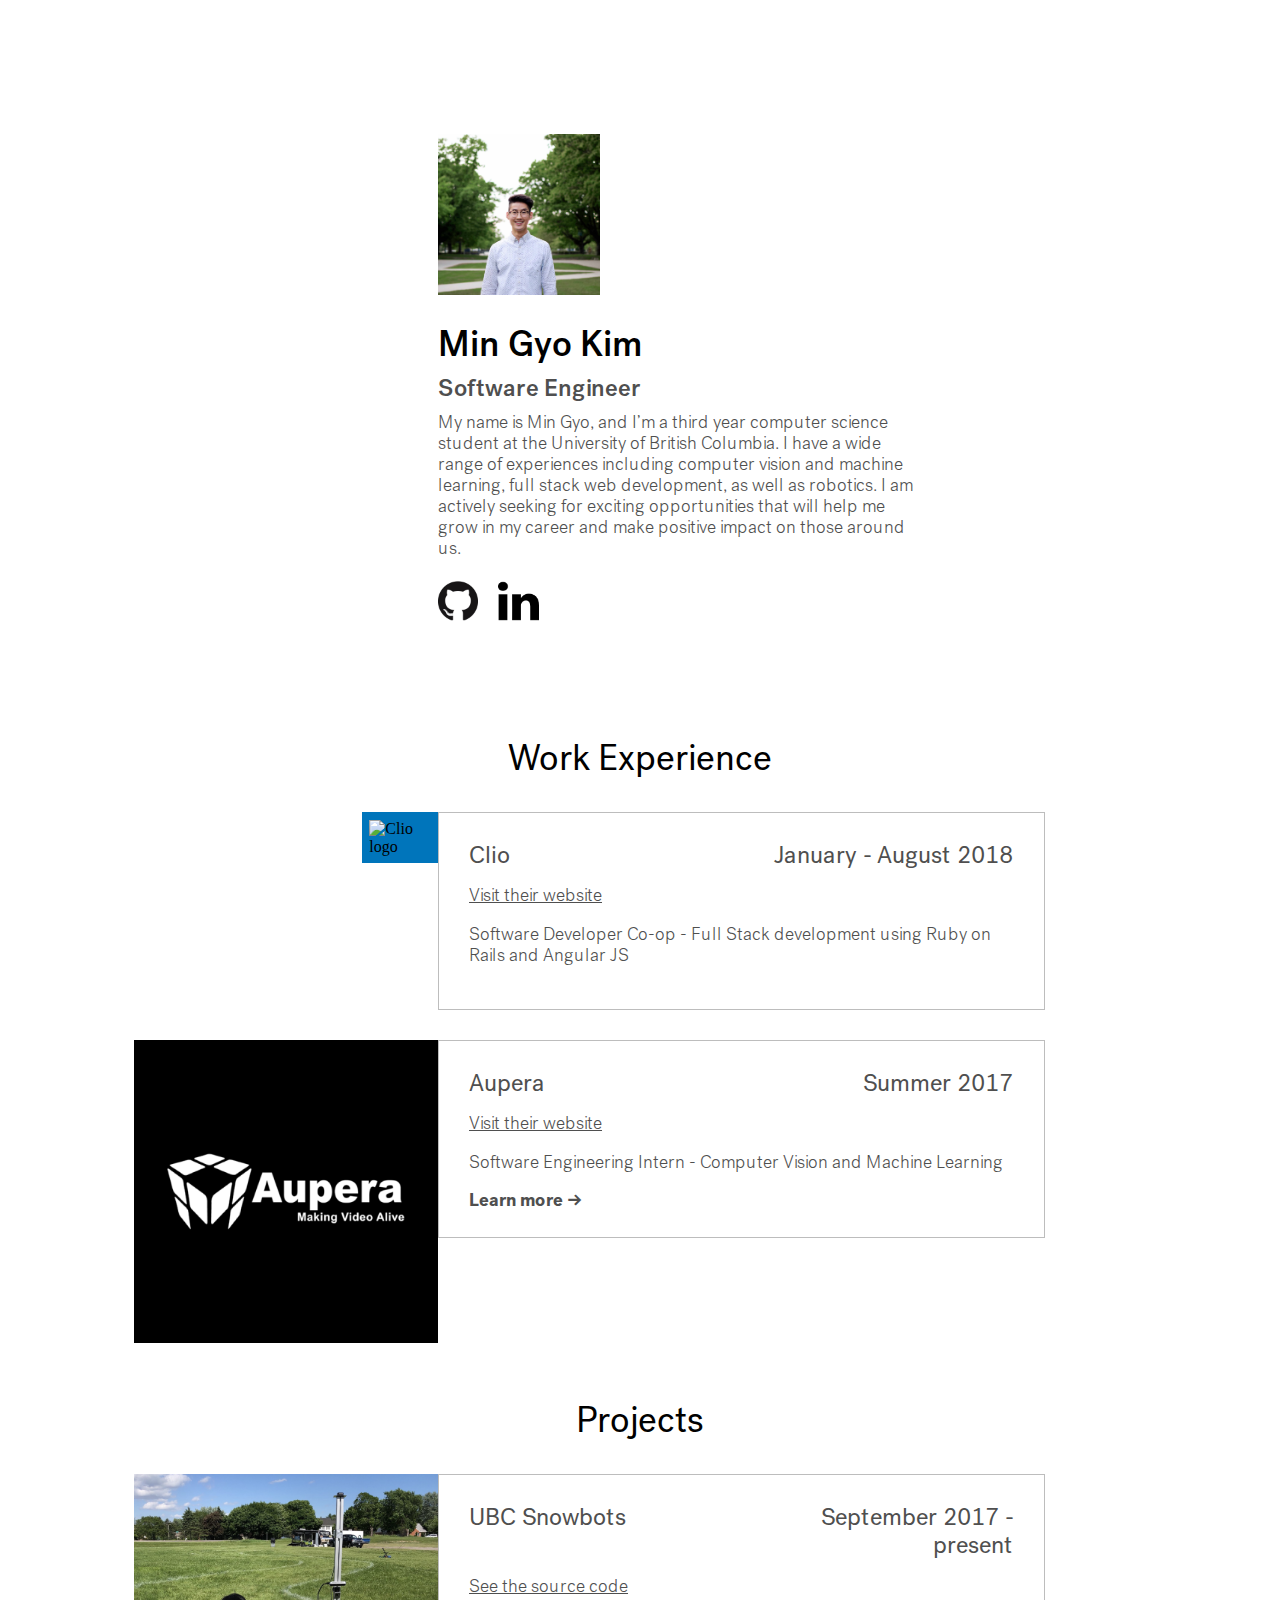
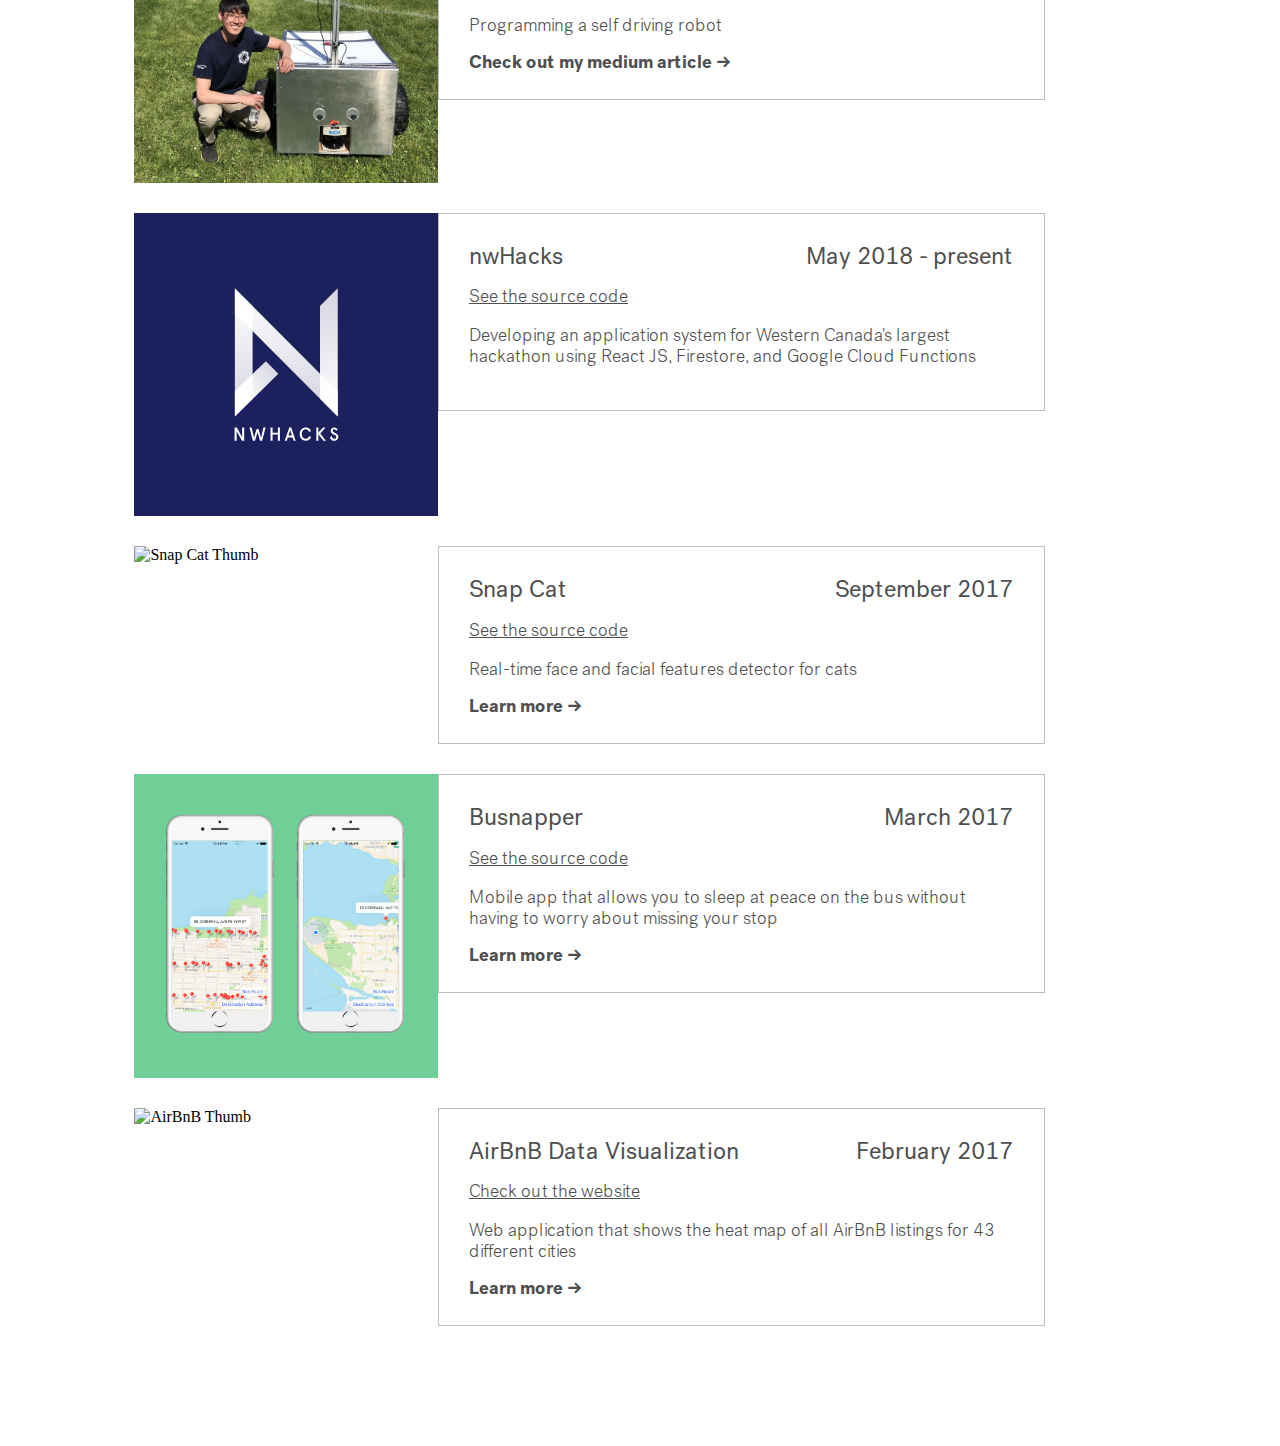
==== commit 1707ad19: "update images" ====
--- a/index.html
+++ b/index.html
@@ -103,7 +103,7 @@
 				<!-- SNOWBOTS -->
 				<div class="row wow fadeInUp">
 					<div class="box-thumb">
-						<img src="https://cdn-images-1.medium.com/max/1600/1*g3QCBndW4itqF_WDsgIlug@2x.jpeg" width="100%" alt="Snowbots Thumb" id="thumb-snowbots">
+						<img src="img/snowbots.jpeg" width="100%" alt="Snowbots Thumb" id="thumb-snowbots">
 					</div>
 	        <div class="box" id="box-snowbots">
 	          <div class="box-content">
@@ -118,7 +118,9 @@
 				<!-- nwHacks -->
 				<div class="row wow fadeInUp">
 					<div class="box-thumb">
-						<img src="img/nwhacks.svg" width="100%" alt="nwHacks Thumb" id="thumb-nwhacks">
+						<div id="thumb-nwhacks">
+							<img alt="nwHacks logo" src="img/nwhacks.svg" id="img-nwhacks">
+						</div>
 					</div>
 					<div class="box" id="box-nwhacks">
 						<div class="box-content">
--- a/css/style.css
+++ b/css/style.css
@@ -18,17 +18,12 @@
   font-size: 18px;
   color: #4F4F4F;
   padding-bottom: 10px;
-}
-
-#thumb-snowbots {
-  object-fit: contain;
-  object-position: right;
 }
 
 #img-clio {
   margin: 0;
   object-fit: contain;
-  object-position: right;
+  object-position: center;
   width: 80%;
   background-color: #0075bb;
   padding: 10%;
@@ -40,6 +35,21 @@
   justify-content: center;
 }
 
+#thumb-nwhacks {
+  float: right;
+  display: flex;
+  justify-content: center;
+}
+
+#img-nwhacks {
+  margin: 0;
+  object-fit: contain;
+  object-position: center;
+  width: 80%;
+  background-color: #1C205D;
+  padding: 10%;
+}
+
 .main
 {
   padding-left: 10%;
@@ -55,7 +65,7 @@
 
 .headshot
 {
-  width: 30%;
+  width: 40%;
   margin-bottom: 20px;
 }
 
@@ -484,6 +494,10 @@
     float: none;
   }
 
+  #thumb-nwhacks {
+    float: none;
+  }
+
   .box
   {
     width: 95%;
